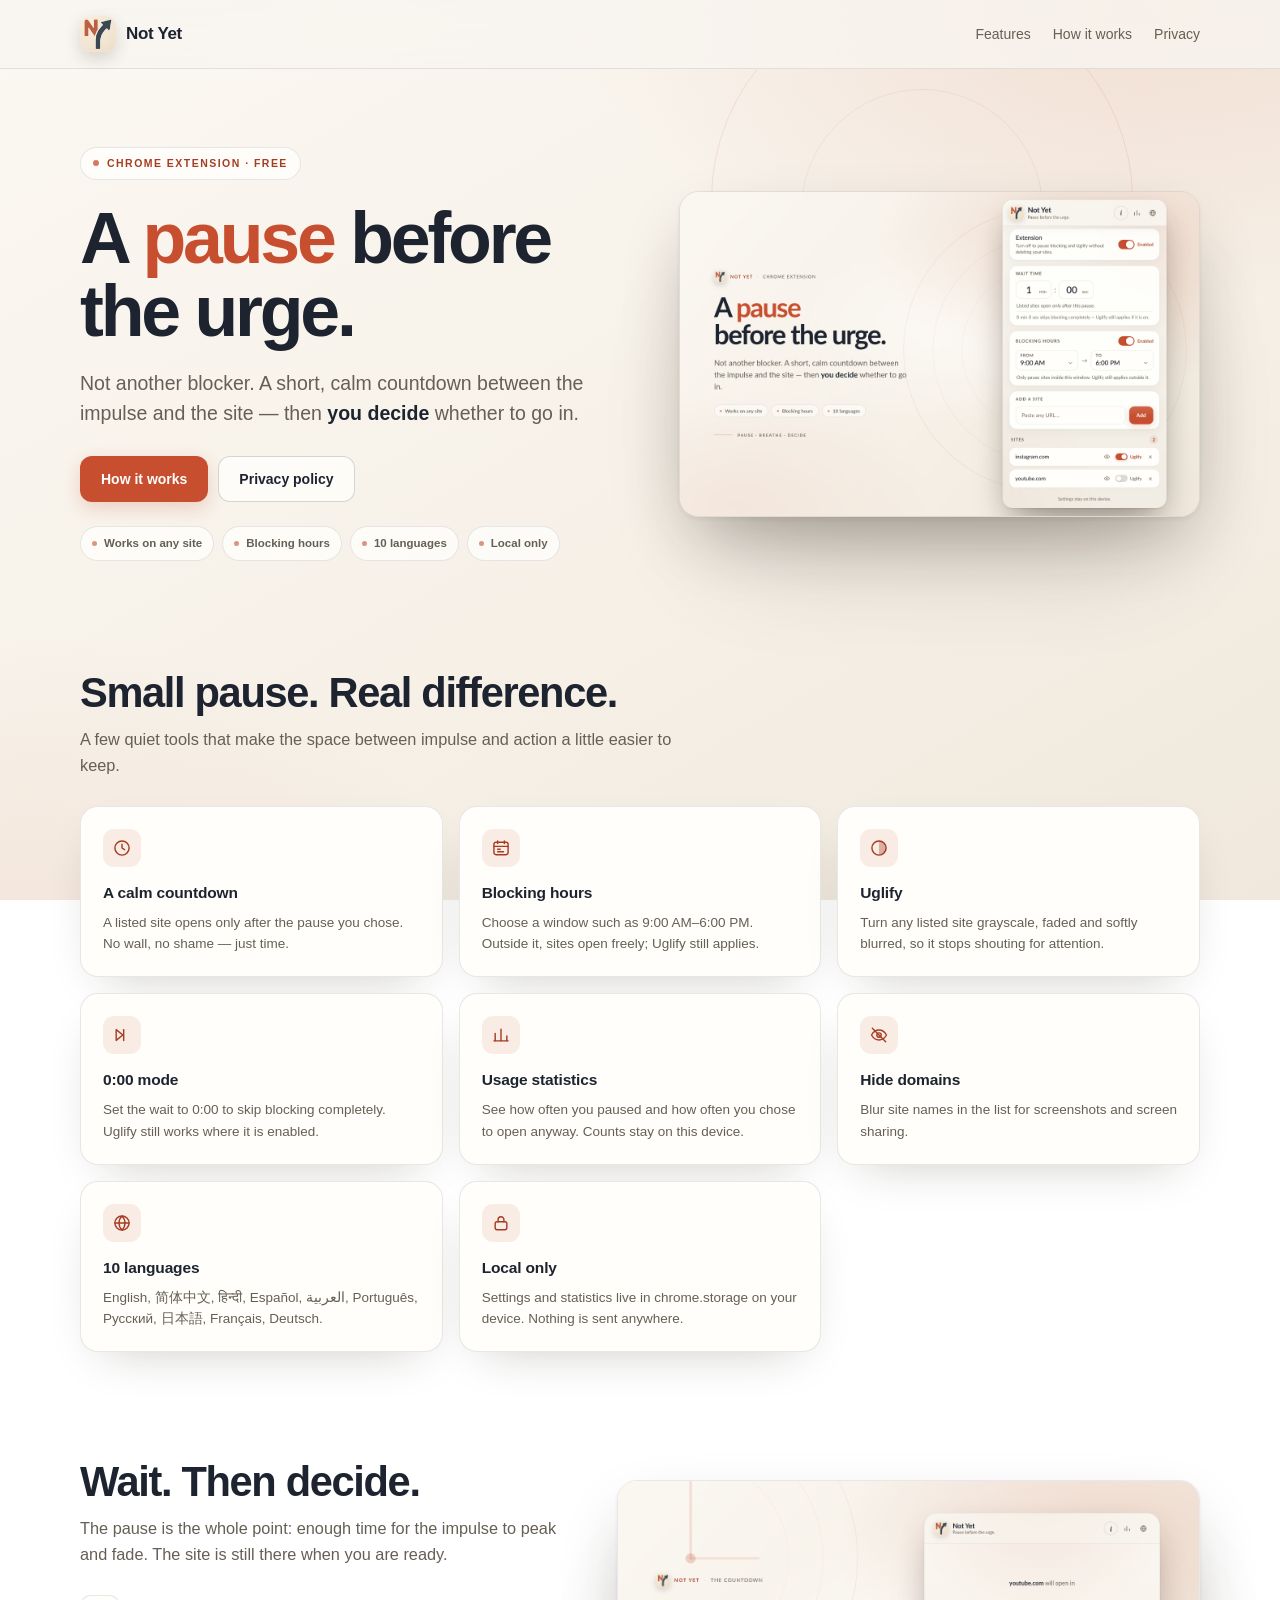
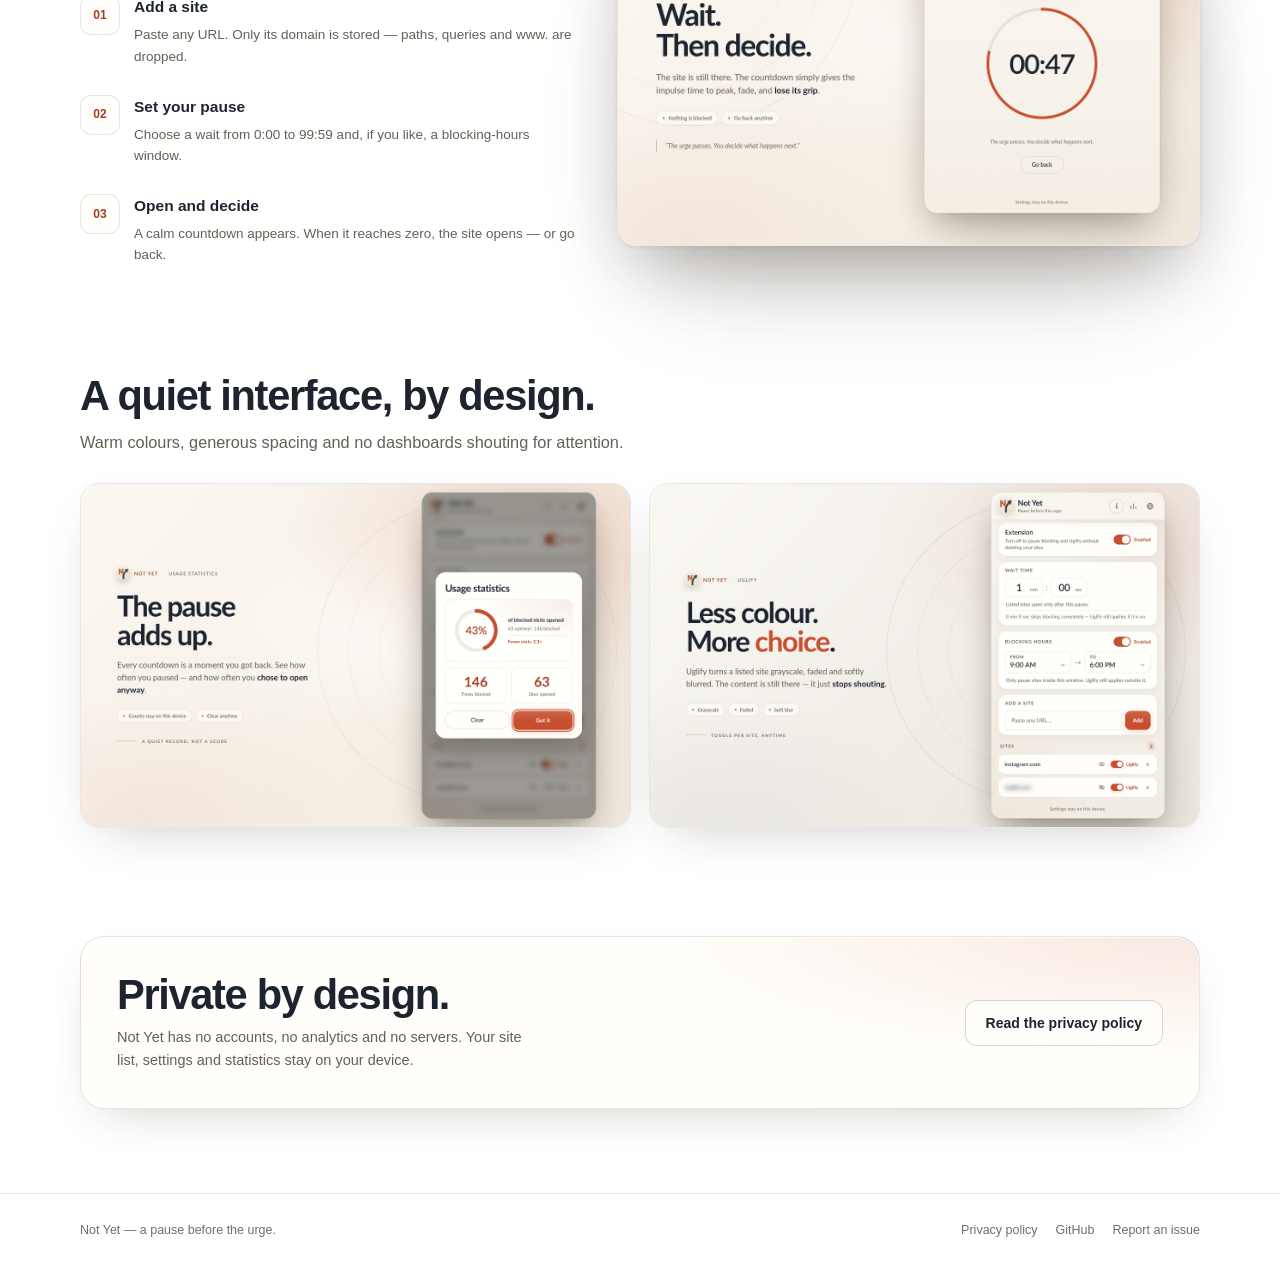
==== index.html @ 99da22f4 "Add landing page and privacy policy" ====
<!doctype html>
<html lang="en">
  <head>
    <meta charset="utf-8">
    <meta name="viewport" content="width=device-width, initial-scale=1">
    <title>Not Yet — A pause before the urge</title>
    <meta
      name="description"
      content="Not Yet is a calm Chrome extension that adds a short pause before distracting sites. Set a wait time, optional blocking hours, and Uglify. Local only."
    >
    <meta name="theme-color" content="#f8f5ef">
    <meta property="og:type" content="website">
    <meta property="og:title" content="Not Yet — A pause before the urge">
    <meta
      property="og:description"
      content="A short, calm countdown between the impulse and the site — then you decide whether to go in."
    >
    <meta property="og:url" content="https://tulvit.github.io/not-yet/">
    <meta property="og:image" content="https://tulvit.github.io/not-yet/assets/screenshot-1-pause.png">
    <link rel="icon" href="assets/logo128.png">
    <link rel="stylesheet" href="styles.css">
  </head>
  <body>
    <header class="site-header">
      <div class="container header-inner">
        <a class="brand" href="index.html" aria-label="Not Yet home">
          <img src="assets/logo128.png" alt="" width="36" height="36">
          <span>Not Yet</span>
        </a>
        <nav class="nav" aria-label="Main">
          <a class="optional" href="#features">Features</a>
          <a class="optional" href="#how">How it works</a>
          <a href="privacy.html">Privacy</a>
        </nav>
      </div>
    </header>

    <main>
      <section class="hero container" aria-labelledby="hero-title">
        <div class="hero-copy">
          <span class="eyebrow">Chrome extension · Free</span>
          <h1 id="hero-title">A <em>pause</em> before the urge.</h1>
          <p class="lede">
            Not another blocker. A short, calm countdown between the impulse and the
            site — then <b>you decide</b> whether to go in.
          </p>
          <div class="actions">
            <a class="btn btn-primary" href="#how">How it works</a>
            <a class="btn btn-ghost" href="privacy.html">Privacy policy</a>
          </div>
          <div class="badges" aria-label="Highlights">
            <span class="badge">Works on any site</span>
            <span class="badge">Blocking hours</span>
            <span class="badge">10 languages</span>
            <span class="badge">Local only</span>
          </div>
        </div>
        <div class="hero-art">
          <img
            src="assets/screenshot-1-pause.png"
            alt="Not Yet popup with wait time, blocking hours and a short site list"
            width="1280"
            height="800"
            fetchpriority="high"
          >
        </div>
      </section>

      <section id="features" class="container" aria-labelledby="features-title">
        <div class="section-head">
          <h2 id="features-title">Small pause. Real difference.</h2>
          <p class="section-sub">
            A few quiet tools that make the space between impulse and action a little
            easier to keep.
          </p>
        </div>

        <div class="grid">
          <article class="card">
            <div class="icon" aria-hidden="true">
              <svg viewBox="0 0 24 24" fill="none" stroke="currentColor" stroke-width="1.7" stroke-linecap="round" stroke-linejoin="round">
                <circle cx="12" cy="12" r="8.5"></circle>
                <path d="M12 7.5V12l3 2"></path>
              </svg>
            </div>
            <h3>A calm countdown</h3>
            <p>A listed site opens only after the pause you chose. No wall, no shame — just time.</p>
          </article>

          <article class="card">
            <div class="icon" aria-hidden="true">
              <svg viewBox="0 0 24 24" fill="none" stroke="currentColor" stroke-width="1.7" stroke-linecap="round" stroke-linejoin="round">
                <rect x="3.5" y="5" width="17" height="15" rx="2.5"></rect>
                <path d="M8 3.5v3M16 3.5v3M3.5 10h17"></path>
                <path d="M8 13.5h3M8 16.5h7"></path>
              </svg>
            </div>
            <h3>Blocking hours</h3>
            <p>Choose a window such as 9:00 AM–6:00 PM. Outside it, sites open freely; Uglify still applies.</p>
          </article>

          <article class="card">
            <div class="icon" aria-hidden="true">
              <svg viewBox="0 0 24 24" fill="none" stroke="currentColor" stroke-width="1.7">
                <circle cx="12" cy="12" r="8.5"></circle>
                <path d="M12 3.5a8.5 8.5 0 0 1 0 17z" fill="currentColor" stroke="none" opacity="0.35"></path>
              </svg>
            </div>
            <h3>Uglify</h3>
            <p>Turn any listed site grayscale, faded and softly blurred, so it stops shouting for attention.</p>
          </article>

          <article class="card">
            <div class="icon" aria-hidden="true">
              <svg viewBox="0 0 24 24" fill="none" stroke="currentColor" stroke-width="1.7" stroke-linecap="round" stroke-linejoin="round">
                <path d="M5 5.5l8 6.5-8 6.5z"></path>
                <path d="M14 5.5v13"></path>
              </svg>
            </div>
            <h3>0:00 mode</h3>
            <p>Set the wait to 0:00 to skip blocking completely. Uglify still works where it is enabled.</p>
          </article>

          <article class="card">
            <div class="icon" aria-hidden="true">
              <svg viewBox="0 0 24 24" fill="none" stroke="currentColor" stroke-width="1.7" stroke-linecap="round" stroke-linejoin="round">
                <path d="M5 19V10M12 19V5M19 19v-6"></path>
                <path d="M3.5 19h17"></path>
              </svg>
            </div>
            <h3>Usage statistics</h3>
            <p>See how often you paused and how often you chose to open anyway. Counts stay on this device.</p>
          </article>

          <article class="card">
            <div class="icon" aria-hidden="true">
              <svg viewBox="0 0 24 24" fill="none" stroke="currentColor" stroke-width="1.7" stroke-linecap="round" stroke-linejoin="round">
                <path d="M3 12s3.4-6 9-6 9 6 9 6-3.4 6-9 6-9-6-9-6Z"></path>
                <circle cx="12" cy="12" r="2.6"></circle>
                <path d="M4 4l16 16"></path>
              </svg>
            </div>
            <h3>Hide domains</h3>
            <p>Blur site names in the list for screenshots and screen sharing.</p>
          </article>

          <article class="card">
            <div class="icon" aria-hidden="true">
              <svg viewBox="0 0 24 24" fill="none" stroke="currentColor" stroke-width="1.7" stroke-linecap="round" stroke-linejoin="round">
                <circle cx="12" cy="12" r="8.5"></circle>
                <path d="M3.5 12h17"></path>
                <path d="M12 3.5c2.4 2.4 3.6 5.3 3.6 8.5s-1.2 6.1-3.6 8.5c-2.4-2.4-3.6-5.3-3.6-8.5s1.2-6.1 3.6-8.5Z"></path>
              </svg>
            </div>
            <h3>10 languages</h3>
            <p>English, 简体中文, हिन्दी, Español, العربية, Português, Русский, 日本語, Français, Deutsch.</p>
          </article>

          <article class="card">
            <div class="icon" aria-hidden="true">
              <svg viewBox="0 0 24 24" fill="none" stroke="currentColor" stroke-width="1.7" stroke-linecap="round" stroke-linejoin="round">
                <rect x="5" y="10.5" width="14" height="9.5" rx="2.2"></rect>
                <path d="M8.5 10.5V8a3.5 3.5 0 0 1 7 0v2.5"></path>
              </svg>
            </div>
            <h3>Local only</h3>
            <p>Settings and statistics live in chrome.storage on your device. Nothing is sent anywhere.</p>
          </article>
        </div>
      </section>

      <section id="how" class="container" aria-labelledby="how-title">
        <div class="how-grid">
          <div>
            <div class="section-head">
              <h2 id="how-title">Wait. Then decide.</h2>
              <p class="section-sub">
                The pause is the whole point: enough time for the impulse to peak and
                fade. The site is still there when you are ready.
              </p>
            </div>

            <ol class="steps">
              <li>
                <h3>Add a site</h3>
                <p>Paste any URL. Only its domain is stored — paths, queries and www. are dropped.</p>
              </li>
              <li>
                <h3>Set your pause</h3>
                <p>Choose a wait from 0:00 to 99:59 and, if you like, a blocking-hours window.</p>
              </li>
              <li>
                <h3>Open and decide</h3>
                <p>A calm countdown appears. When it reaches zero, the site opens — or go back.</p>
              </li>
            </ol>
          </div>

          <div class="how-art">
            <img
              src="assets/screenshot-2-countdown.png"
              alt="Not Yet countdown page showing a calm timer before youtube.com opens"
              width="1280"
              height="800"
              loading="lazy"
            >
          </div>
        </div>
      </section>

      <section class="container" aria-labelledby="screens-title">
        <div class="section-head">
          <h2 id="screens-title">A quiet interface, by design.</h2>
          <p class="section-sub">
            Warm colours, generous spacing and no dashboards shouting for attention.
          </p>
        </div>
        <div class="screens">
          <img
            src="assets/screenshot-3-statistics.png"
            alt="Usage statistics panel with a donut chart of paused and opened visits"
            width="1280"
            height="800"
            loading="lazy"
          >
          <img
            src="assets/screenshot-4-uglify.png"
            alt="Not Yet site list with Uglify toggles and blurred domains"
            width="1280"
            height="800"
            loading="lazy"
          >
        </div>
      </section>

      <section class="container">
        <div class="privacy-cta">
          <div>
            <h2>Private by design.</h2>
            <p>
              Not Yet has no accounts, no analytics and no servers. Your site list,
              settings and statistics stay on your device.
            </p>
          </div>
          <a class="btn btn-ghost" href="privacy.html">Read the privacy policy</a>
        </div>
      </section>
    </main>

    <footer class="site-footer">
      <div class="container footer-inner">
        <span>Not Yet — a pause before the urge.</span>
        <div class="footer-links">
          <a href="privacy.html">Privacy policy</a>
          <a href="https://github.com/tulvit/not-yet">GitHub</a>
          <a href="https://github.com/tulvit/not-yet/issues">Report an issue</a>
        </div>
      </div>
    </footer>
  </body>
</html>
---- styles.css ----
:root {
  color-scheme: light;
  --bg: #f8f5ef;
  --bg-2: #f2ede4;
  --ink: #1d2430;
  --muted: #665f55;
  --faint: #746d62;
  --line: rgba(29, 36, 48, 0.1);
  --line-strong: rgba(29, 36, 48, 0.18);
  --accent: #c74e2e;
  --accent-strong: #a53d22;
  --accent-soft: rgba(199, 78, 46, 0.1);
  --surface: #fffefa;
  --surface-soft: rgba(255, 255, 252, 0.72);
  --shadow: 0 1px 0 rgba(255, 255, 255, 0.7) inset, 0 18px 50px -24px rgba(39, 31, 20, 0.28);
  --shadow-strong: 0 2px 4px rgba(39, 31, 20, 0.06), 0 30px 70px -18px rgba(39, 31, 20, 0.32), 0 70px 120px -50px rgba(39, 31, 20, 0.24);
  --radius: 20px;
  --container: 1120px;
  --font: ui-sans-serif, -apple-system, BlinkMacSystemFont, "Segoe UI", Roboto, "Helvetica Neue", Arial, "Noto Sans", sans-serif;
}

* {
  box-sizing: border-box;
}

html {
  scroll-behavior: smooth;
}

body {
  margin: 0;
  font-family: var(--font);
  color: var(--ink);
  background:
    radial-gradient(70% 55% at 88% 0%, rgba(199, 78, 46, 0.12), transparent 62%),
    radial-gradient(55% 45% at 0% 100%, rgba(199, 78, 46, 0.06), transparent 66%),
    linear-gradient(150deg, #fbf8f2 0%, #f6f0e7 58%, #f0e8dc 100%);
  background-attachment: fixed;
  line-height: 1.6;
  -webkit-font-smoothing: antialiased;
  text-rendering: optimizeLegibility;
}

img {
  max-width: 100%;
  height: auto;
}

a {
  color: var(--accent-strong);
}

a:hover {
  color: var(--accent);
}

.container {
  width: min(var(--container), calc(100% - 48px));
  margin: 0 auto;
}

/* Header ------------------------------------------------------------ */

.site-header {
  position: sticky;
  top: 0;
  z-index: 50;
  border-bottom: 1px solid var(--line);
  background: rgba(248, 245, 239, 0.82);
  -webkit-backdrop-filter: blur(18px) saturate(1.2);
  backdrop-filter: blur(18px) saturate(1.2);
}

.header-inner {
  display: flex;
  align-items: center;
  justify-content: space-between;
  gap: 16px;
  min-height: 68px;
}

.brand {
  display: inline-flex;
  align-items: center;
  gap: 10px;
  color: var(--ink);
  font-size: 17px;
  font-weight: 700;
  letter-spacing: -0.02em;
  text-decoration: none;
  white-space: nowrap;
}

.brand img {
  display: block;
  width: 36px;
  height: 36px;
  border-radius: 11px;
  box-shadow: 0 6px 16px rgba(39, 31, 20, 0.16);
}

.nav {
  display: flex;
  align-items: center;
  gap: 22px;
  font-size: 14px;
  font-weight: 500;
}

.nav a {
  color: var(--muted);
  text-decoration: none;
  transition: color 0.15s ease;
}

.nav a:hover,
.nav a[aria-current="page"] {
  color: var(--ink);
}

/* Hero -------------------------------------------------------------- */

.hero {
  position: relative;
  display: grid;
  grid-template-columns: 1.02fr 0.98fr;
  align-items: center;
  gap: 56px;
  padding: 78px 0 56px;
}

.hero::before {
  content: "";
  position: absolute;
  top: -80px;
  right: 6%;
  width: 420px;
  height: 420px;
  border: 1px solid rgba(199, 78, 46, 0.12);
  border-radius: 50%;
  pointer-events: none;
}

.hero::after {
  content: "";
  position: absolute;
  top: 20px;
  right: calc(6% + 90px);
  width: 240px;
  height: 240px;
  border: 1px solid rgba(199, 78, 46, 0.09);
  border-radius: 50%;
  pointer-events: none;
}

.hero-copy {
  position: relative;
  z-index: 1;
}

.eyebrow {
  display: inline-flex;
  align-items: center;
  gap: 8px;
  padding: 7px 12px;
  border: 1px solid var(--line);
  border-radius: 999px;
  background: var(--surface-soft);
  color: var(--accent-strong);
  font-size: 10.5px;
  font-weight: 700;
  letter-spacing: 0.14em;
  text-transform: uppercase;
}

.eyebrow::before {
  content: "";
  width: 6px;
  height: 6px;
  border-radius: 50%;
  background: var(--accent);
  opacity: 0.75;
}

h1 {
  max-width: 12ch;
  margin: 22px 0 20px;
  font-size: clamp(2.6rem, 5.6vw, 4.6rem);
  font-weight: 700;
  letter-spacing: -0.045em;
  line-height: 1.02;
  text-wrap: balance;
}

h1 em {
  color: var(--accent);
  font-style: normal;
}

.lede {
  max-width: 34em;
  margin: 0 0 28px;
  color: var(--muted);
  font-size: clamp(1.05rem, 1.8vw, 1.22rem);
  line-height: 1.55;
}

.lede b {
  color: var(--ink);
  font-weight: 650;
}

.actions {
  display: flex;
  flex-wrap: wrap;
  align-items: center;
  gap: 10px;
}

.btn {
  display: inline-flex;
  align-items: center;
  justify-content: center;
  min-height: 46px;
  padding: 0 20px;
  border: 1px solid transparent;
  border-radius: 12px;
  font-size: 14px;
  font-weight: 650;
  line-height: 1;
  text-decoration: none;
  cursor: pointer;
  transition: background 0.15s ease, border-color 0.15s ease, color 0.15s ease, transform 0.12s ease;
}

.btn-primary {
  background: var(--accent);
  color: #fff;
  box-shadow: 0 6px 18px rgba(199, 78, 46, 0.22);
}

.btn-primary:hover {
  background: var(--accent-strong);
  color: #fff;
  transform: translateY(-1px);
}

.btn-ghost {
  border-color: var(--line-strong);
  background: var(--surface-soft);
  color: var(--ink);
}

.btn-ghost:hover {
  border-color: var(--accent);
  color: var(--accent-strong);
}

.badges {
  display: flex;
  flex-wrap: wrap;
  gap: 8px;
  margin-top: 24px;
}

.badge {
  display: inline-flex;
  align-items: center;
  gap: 7px;
  padding: 7px 11px;
  border: 1px solid var(--line);
  border-radius: 999px;
  background: var(--surface-soft);
  color: var(--muted);
  font-size: 11.5px;
  font-weight: 600;
}

.badge::before {
  content: "";
  width: 5px;
  height: 5px;
  border-radius: 50%;
  background: var(--accent);
  opacity: 0.6;
}

.hero-art {
  position: relative;
  z-index: 1;
}

.hero-art img {
  display: block;
  width: 100%;
  border: 1px solid var(--line);
  border-radius: var(--radius);
  box-shadow: var(--shadow-strong);
}

/* Sections ---------------------------------------------------------- */

section {
  padding: 54px 0;
}

.section-head {
  max-width: 620px;
  margin-bottom: 28px;
}

h2 {
  margin: 0 0 10px;
  font-size: clamp(1.8rem, 3.4vw, 2.6rem);
  font-weight: 700;
  letter-spacing: -0.032em;
  line-height: 1.08;
  text-wrap: balance;
}

.section-sub {
  margin: 0;
  color: var(--muted);
  font-size: 1.02rem;
  line-height: 1.6;
}

.grid {
  display: grid;
  grid-template-columns: repeat(3, minmax(0, 1fr));
  gap: 16px;
}

.card {
  padding: 22px;
  border: 1px solid var(--line);
  border-radius: 18px;
  background: var(--surface);
  box-shadow: var(--shadow);
}

.card .icon {
  display: grid;
  place-items: center;
  width: 38px;
  height: 38px;
  margin-bottom: 14px;
  border-radius: 11px;
  background: var(--accent-soft);
  color: var(--accent-strong);
}

.card .icon svg {
  width: 20px;
  height: 20px;
}

.card h3 {
  margin: 0 0 6px;
  font-size: 15.5px;
  font-weight: 650;
  letter-spacing: -0.01em;
}

.card p {
  margin: 0;
  color: var(--muted);
  font-size: 13.5px;
  line-height: 1.58;
}

/* How it works ------------------------------------------------------ */

.how-grid {
  display: grid;
  grid-template-columns: 0.92fr 1.08fr;
  align-items: center;
  gap: 40px;
}

.steps {
  margin: 0;
  padding: 0;
  list-style: none;
  counter-reset: step;
}

.steps li {
  position: relative;
  padding: 0 0 22px 54px;
  counter-increment: step;
}

.steps li:last-child {
  padding-bottom: 0;
}

.steps li::before {
  content: counter(step, decimal-leading-zero);
  position: absolute;
  top: 0;
  left: 0;
  display: grid;
  place-items: center;
  width: 38px;
  height: 38px;
  border: 1px solid var(--line);
  border-radius: 11px;
  background: var(--surface);
  color: var(--accent-strong);
  font-size: 12px;
  font-weight: 700;
  font-variant-numeric: tabular-nums;
  box-shadow: var(--shadow);
}

.steps h3 {
  margin: 6px 0 4px;
  font-size: 15.5px;
  font-weight: 650;
}

.steps p {
  margin: 0;
  color: var(--muted);
  font-size: 13.5px;
  line-height: 1.58;
}

.how-art img {
  display: block;
  width: 100%;
  border: 1px solid var(--line);
  border-radius: var(--radius);
  box-shadow: var(--shadow-strong);
}

/* Screens ----------------------------------------------------------- */

.screens {
  display: grid;
  grid-template-columns: 1fr 1fr;
  gap: 18px;
}

.screens img {
  display: block;
  width: 100%;
  border: 1px solid var(--line);
  border-radius: 18px;
  box-shadow: var(--shadow);
}

/* Privacy CTA ------------------------------------------------------- */

.privacy-cta {
  display: flex;
  align-items: center;
  justify-content: space-between;
  gap: 32px;
  padding: 36px;
  border: 1px solid var(--line);
  border-radius: 24px;
  background:
    radial-gradient(80% 120% at 100% 0%, rgba(199, 78, 46, 0.12), transparent 60%),
    var(--surface);
  box-shadow: var(--shadow);
}

.privacy-cta h2 {
  margin-bottom: 8px;
}

.privacy-cta p {
  max-width: 52ch;
  margin: 0;
  color: var(--muted);
  font-size: 14.5px;
  line-height: 1.6;
}

/* Footer ------------------------------------------------------------ */

.site-footer {
  margin-top: 30px;
  border-top: 1px solid var(--line);
  color: var(--faint);
  font-size: 12.5px;
}

.footer-inner {
  display: flex;
  align-items: center;
  justify-content: space-between;
  gap: 16px;
  flex-wrap: wrap;
  padding: 26px 0 32px;
}

.footer-links {
  display: flex;
  gap: 18px;
  flex-wrap: wrap;
}

.footer-links a {
  color: var(--faint);
  text-decoration: none;
}

.footer-links a:hover {
  color: var(--ink);
}

/* Legal page -------------------------------------------------------- */

.legal {
  max-width: 760px;
  padding: 56px 0 72px;
}

.back-link {
  display: inline-flex;
  align-items: center;
  gap: 8px;
  margin-bottom: 22px;
  color: var(--muted);
  font-size: 13px;
  font-weight: 600;
  text-decoration: none;
}

.back-link:hover {
  color: var(--ink);
}

.legal h1 {
  max-width: none;
  margin: 0 0 10px;
  font-size: clamp(2.2rem, 5vw, 3.4rem);
  line-height: 1.05;
}

.legal .meta {
  margin: 0 0 34px;
  color: var(--faint);
  font-size: 13px;
}

.legal h2 {
  margin: 36px 0 8px;
  font-size: 1.22rem;
  letter-spacing: -0.015em;
}

.legal p,
.legal li {
  color: var(--muted);
  font-size: 15.5px;
  line-height: 1.72;
}

.legal p {
  margin: 0 0 14px;
}

.legal ul {
  margin: 0 0 16px;
  padding-left: 1.25em;
}

.legal li {
  margin-bottom: 8px;
}

.legal strong {
  color: var(--ink);
  font-weight: 650;
}

.legal .callout {
  margin: 26px 0;
  padding: 18px 20px;
  border: 1px solid var(--line);
  border-left: 3px solid var(--accent);
  border-radius: 12px;
  background: var(--surface);
}

.legal .callout p:last-child {
  margin-bottom: 0;
}

/* Responsive -------------------------------------------------------- */

@media (max-width: 900px) {
  .hero {
    grid-template-columns: 1fr;
    gap: 38px;
    padding: 56px 0 40px;
  }

  .hero::before,
  .hero::after {
    display: none;
  }

  h1 {
    max-width: 14ch;
  }

  .grid {
    grid-template-columns: repeat(2, minmax(0, 1fr));
  }

  .how-grid {
    grid-template-columns: 1fr;
    gap: 28px;
  }

  .how-art {
    order: -1;
  }

  .screens {
    grid-template-columns: 1fr;
  }

  .privacy-cta {
    align-items: flex-start;
    flex-direction: column;
    gap: 20px;
    padding: 28px;
  }
}

@media (max-width: 620px) {
  .container {
    width: calc(100% - 32px);
  }

  .header-inner {
    min-height: 62px;
  }

  .nav {
    gap: 14px;
    font-size: 13px;
  }

  .nav .optional {
    display: none;
  }

  .hero {
    padding-top: 40px;
  }

  h1 {
    font-size: clamp(2.25rem, 10vw, 3.1rem);
  }

  section {
    padding: 38px 0;
  }

  .grid {
    grid-template-columns: 1fr;
  }

  .card {
    padding: 18px;
  }

  .hero-art img,
  .how-art img,
  .screens img {
    border-radius: 16px;
  }

  .legal {
    padding: 40px 0 56px;
  }

  .legal p,
  .legal li {
    font-size: 15px;
  }

  .footer-inner {
    flex-direction: column;
    align-items: flex-start;
    gap: 12px;
  }
}

@media (prefers-reduced-motion: reduce) {
  html {
    scroll-behavior: auto;
  }

  *,
  *::before,
  *::after {
    transition-duration: 0.001ms !important;
  }
}
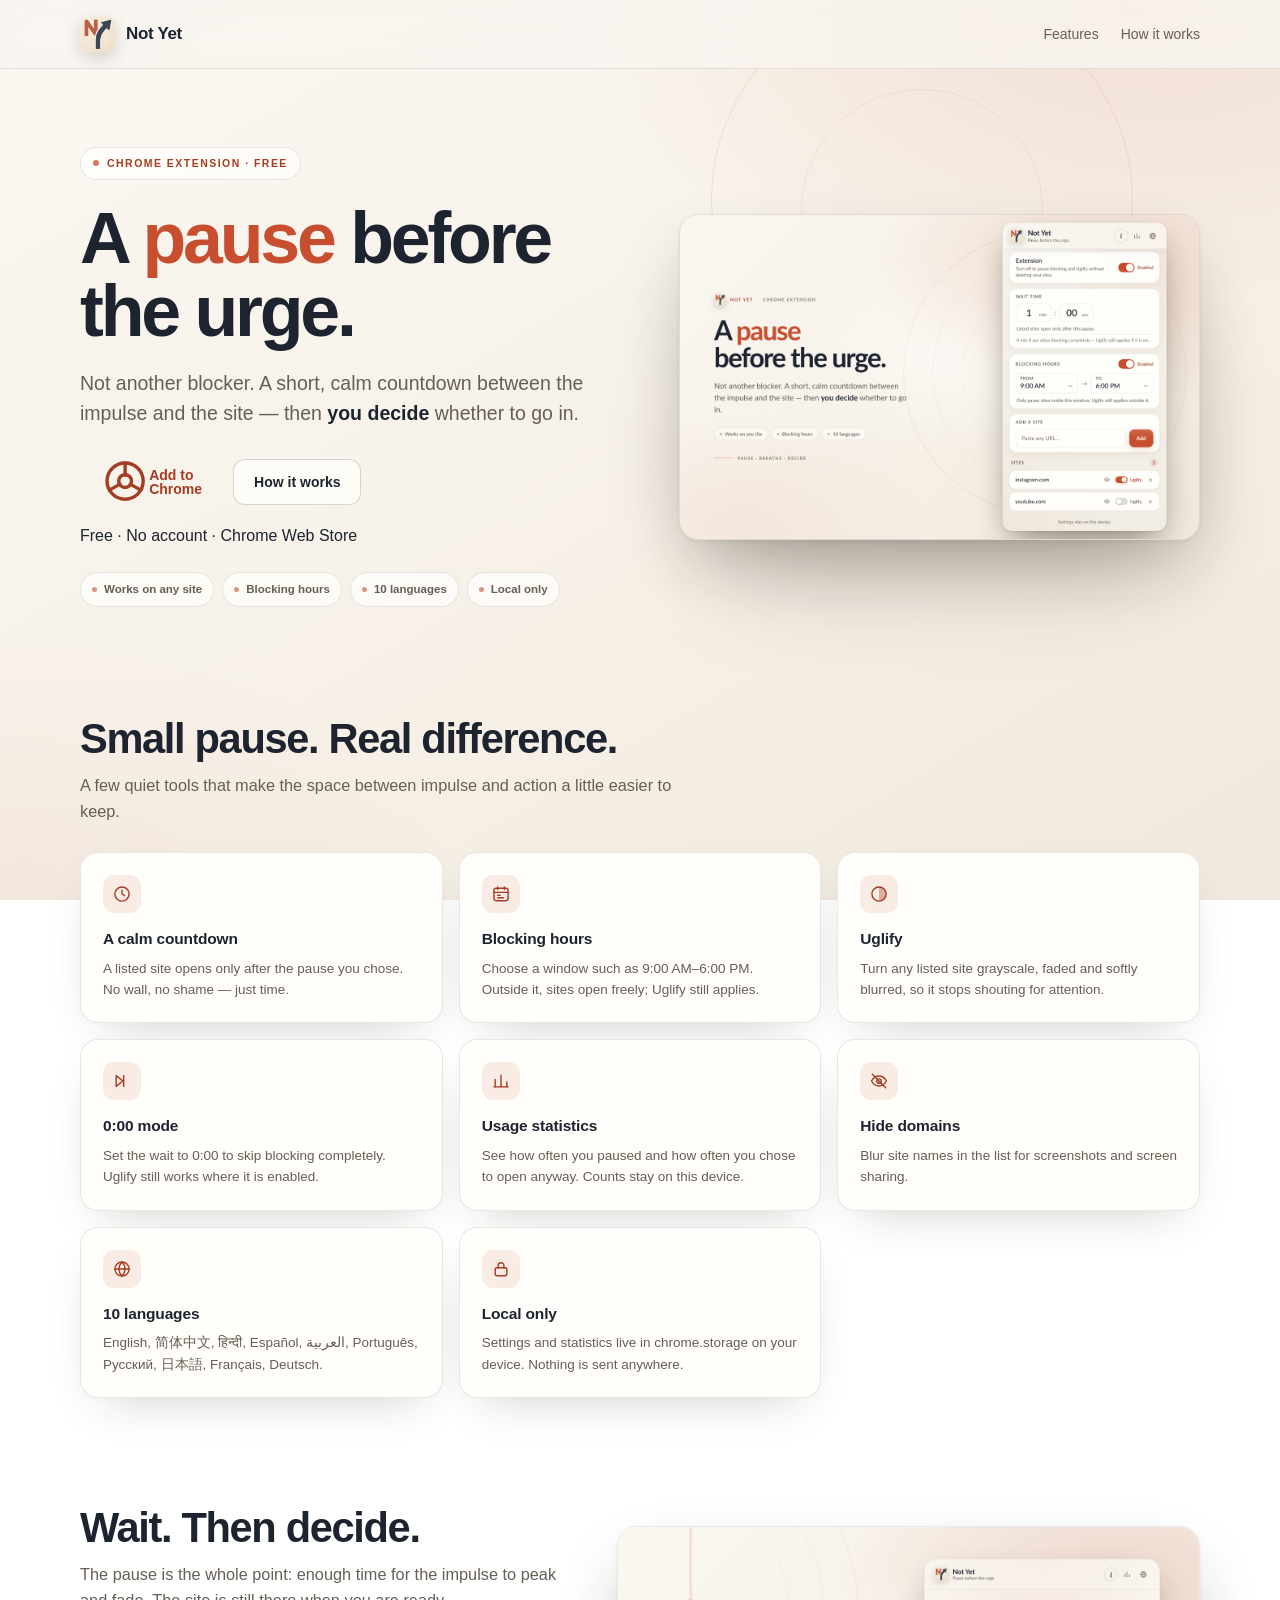
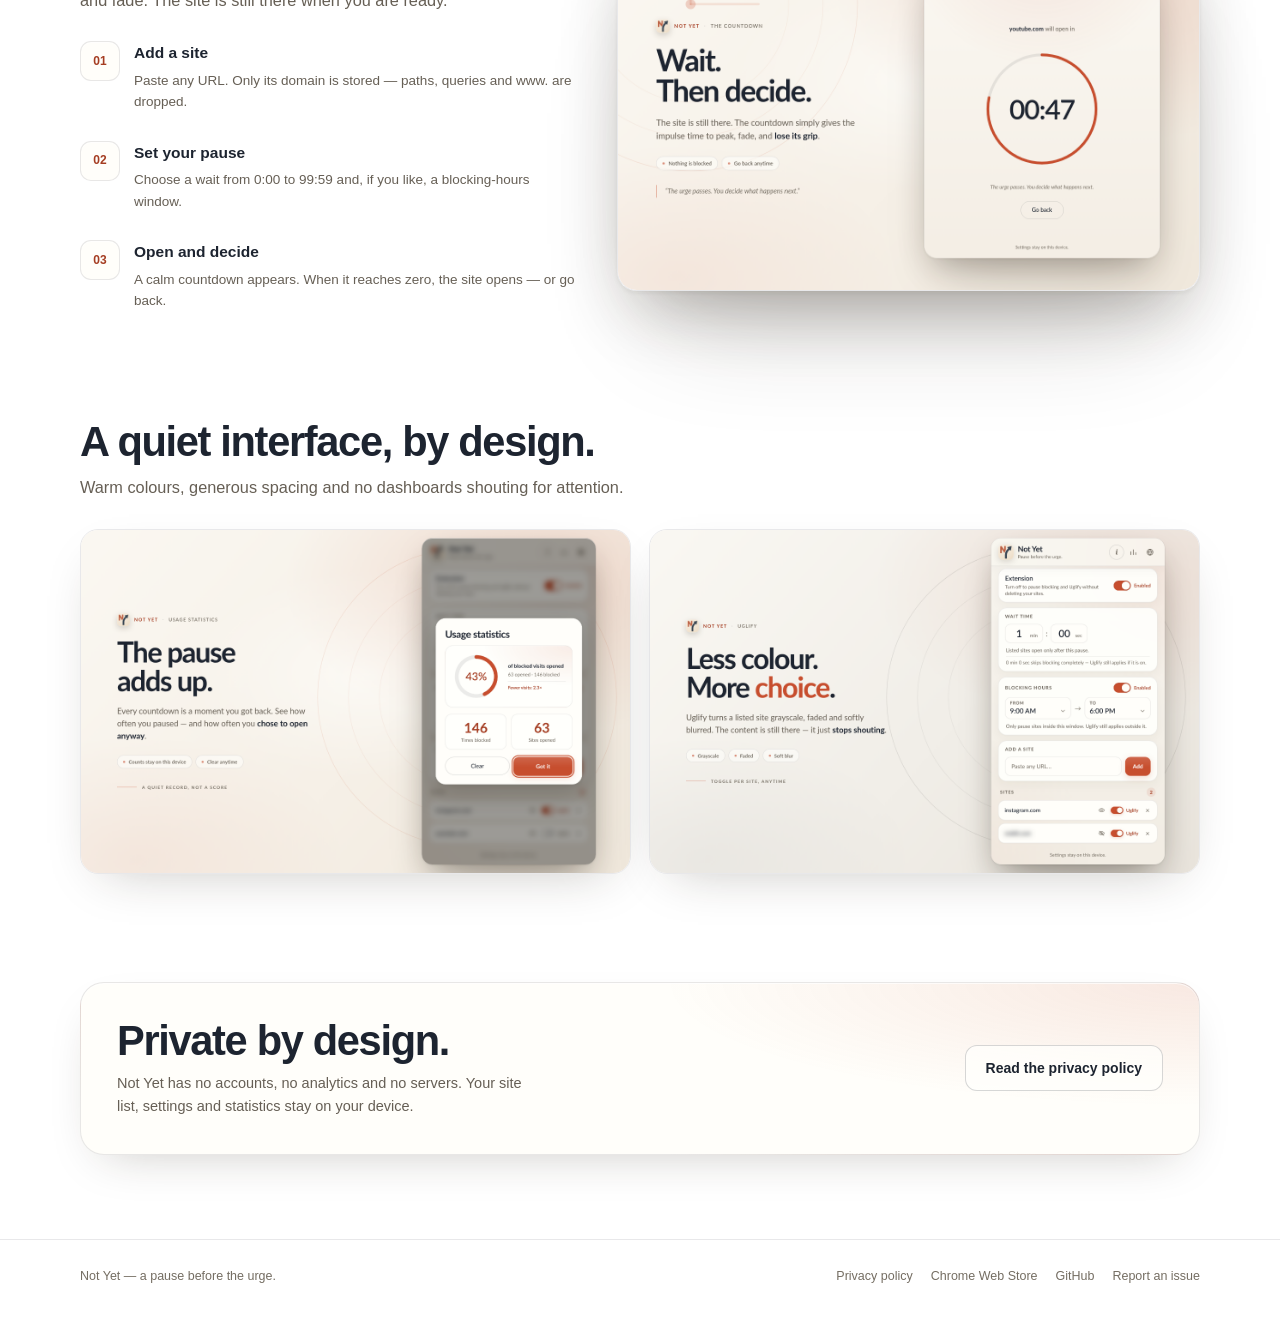
==== commit df777333: "Revise title and meta descriptions in index.html Updated the title and meta descriptions for better " ====
--- a/index.html
+++ b/index.html
@@ -3,17 +3,17 @@
   <head>
     <meta charset="utf-8">
     <meta name="viewport" content="width=device-width, initial-scale=1">
-    <title>Not Yet — A pause before the urge</title>
+    <title>Not Yet — Website Blocker & Focus Timer</title>
     <meta
       name="description"
-      content="Not Yet is a calm Chrome extension that adds a short pause before distracting sites. Set a wait time, optional blocking hours, and Uglify. Local only."
+      content="A calmer Chrome website blocker: pause distracting sites with a countdown, schedule focus hours, and fade them to grayscale. Local only."
     >
     <meta name="theme-color" content="#f8f5ef">
     <meta property="og:type" content="website">
-    <meta property="og:title" content="Not Yet — A pause before the urge">
+    <meta property="og:title" content="Not Yet — Website Blocker & Focus Timer">
     <meta
       property="og:description"
-      content="A short, calm countdown between the impulse and the site — then you decide whether to go in."
+      content="A calmer website blocker: pause distracting sites with a countdown, schedule focus hours, and fade them to grayscale."
     >
     <meta property="og:url" content="https://tulvit.github.io/not-yet/">
     <meta property="og:image" content="https://tulvit.github.io/not-yet/assets/screenshot-1-pause.png">
@@ -28,9 +28,8 @@
           <span>Not Yet</span>
         </a>
         <nav class="nav" aria-label="Main">
-          <a class="optional" href="#features">Features</a>
+          <a href="#features">Features</a>
           <a class="optional" href="#how">How it works</a>
-          <a href="privacy.html">Privacy</a>
         </nav>
       </div>
     </header>
@@ -45,9 +44,22 @@
             site — then <b>you decide</b> whether to go in.
           </p>
           <div class="actions">
-            <a class="btn btn-primary" href="#how">How it works</a>
-            <a class="btn btn-ghost" href="privacy.html">Privacy policy</a>
-          </div>
+            <a
+              class="btn btn-store"
+              href="https://chromewebstore.google.com/detail/lnhlpinkpjcdmcnfngpckggnjgnahdag/preview?hl=en"
+              target="_blank"
+              rel="noopener"
+            >
+              <svg viewBox="0 0 24 24" fill="none" stroke="currentColor" stroke-width="1.7" stroke-linecap="round" stroke-linejoin="round" aria-hidden="true">
+                <circle cx="12" cy="12" r="9"></circle>
+                <circle cx="12" cy="12" r="3.2"></circle>
+                <path d="M12 3v6M4.2 16.5l5.2-3M19.8 16.5l-5.2-3"></path>
+              </svg>
+              <span>Add to Chrome</span>
+            </a>
+            <a class="btn btn-ghost" href="#how">How it works</a>
+          </div>
+          <p class="store-note">Free · No account · Chrome Web Store</p>
           <div class="badges" aria-label="Highlights">
             <span class="badge">Works on any site</span>
             <span class="badge">Blocking hours</span>
@@ -252,6 +264,7 @@
         <span>Not Yet — a pause before the urge.</span>
         <div class="footer-links">
           <a href="privacy.html">Privacy policy</a>
+          <a href="https://chromewebstore.google.com/detail/lnhlpinkpjcdmcnfngpckggnjgnahdag/preview?hl=en" target="_blank" rel="noopener">Chrome Web Store</a>
           <a href="https://github.com/tulvit/not-yet">GitHub</a>
           <a href="https://github.com/tulvit/not-yet/issues">Report an issue</a>
         </div>
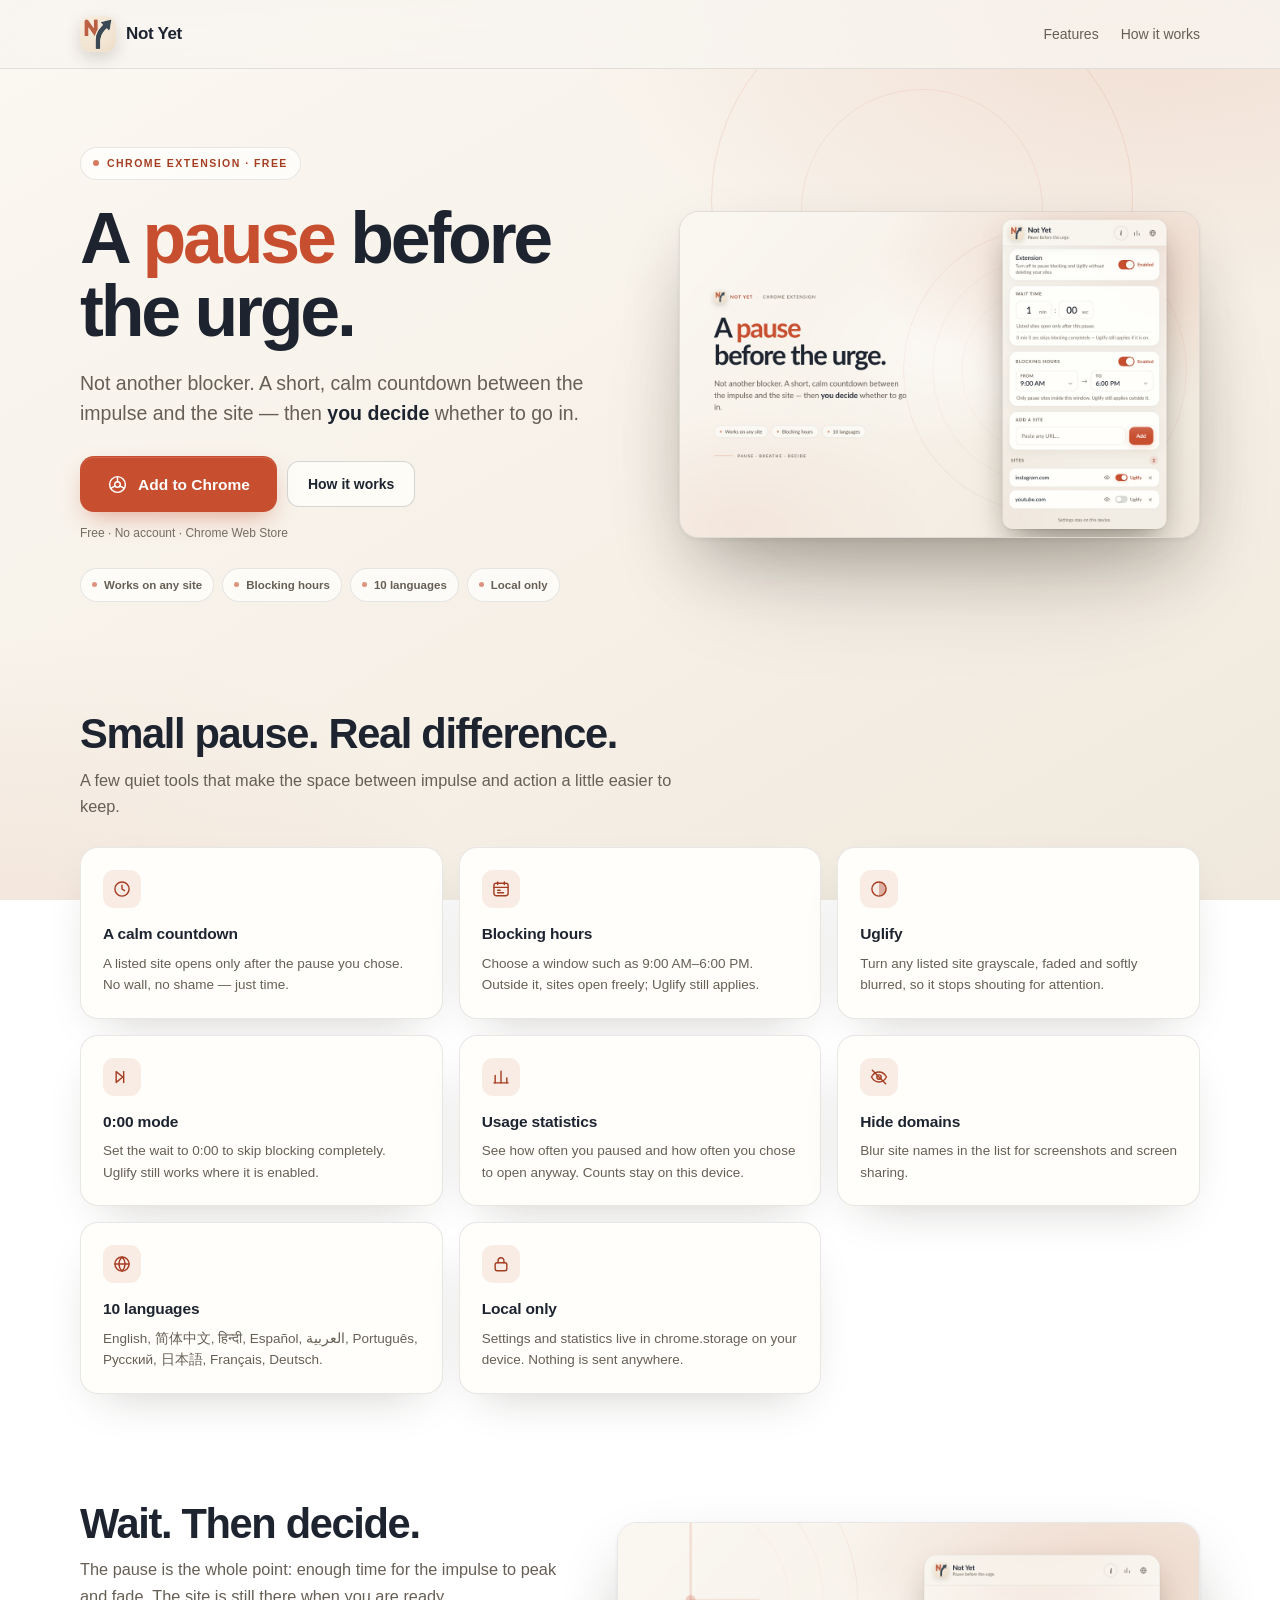
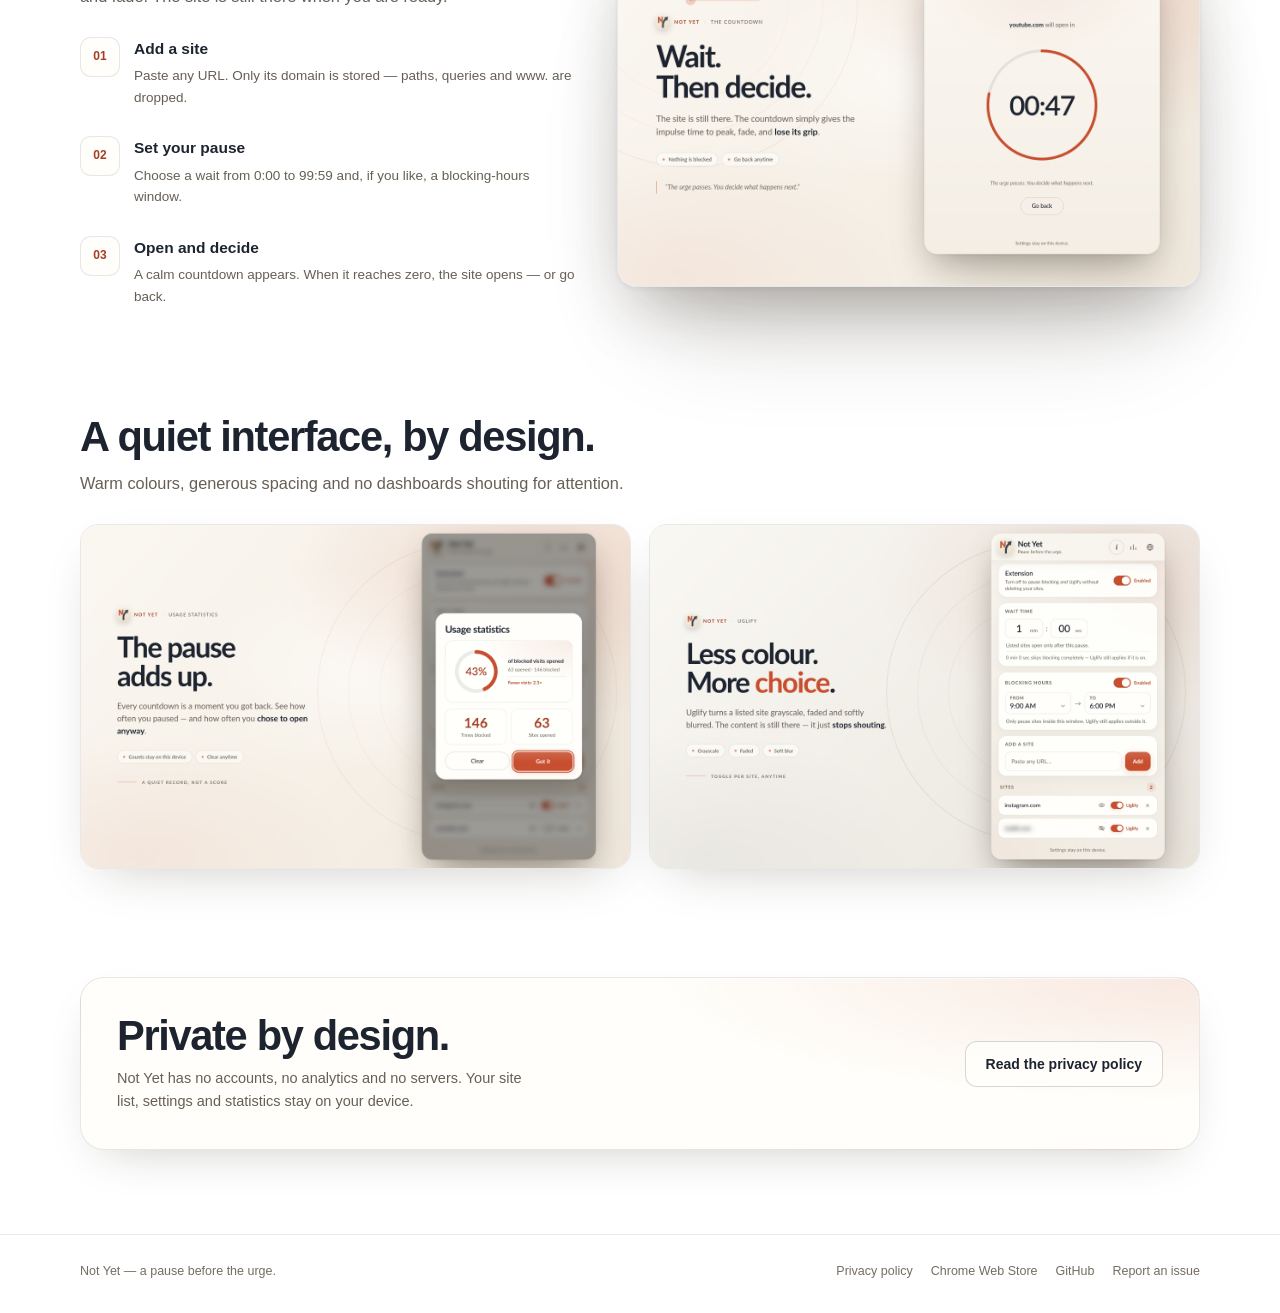
==== commit 23cdb6a4: "Remove preview parameter from Chrome Web Store links" ====
--- a/index.html
+++ b/index.html
@@ -46,7 +46,7 @@
           <div class="actions">
             <a
               class="btn btn-store"
-              href="https://chromewebstore.google.com/detail/lnhlpinkpjcdmcnfngpckggnjgnahdag/preview?hl=en"
+              href="https://chromewebstore.google.com/detail/lnhlpinkpjcdmcnfngpckggnjgnahdag"
               target="_blank"
               rel="noopener"
             >
@@ -264,7 +264,7 @@
         <span>Not Yet — a pause before the urge.</span>
         <div class="footer-links">
           <a href="privacy.html">Privacy policy</a>
-          <a href="https://chromewebstore.google.com/detail/lnhlpinkpjcdmcnfngpckggnjgnahdag/preview?hl=en" target="_blank" rel="noopener">Chrome Web Store</a>
+          <a href="https://chromewebstore.google.com/detail/lnhlpinkpjcdmcnfngpckggnjgnahdag" target="_blank" rel="noopener">Chrome Web Store</a>
           <a href="https://github.com/tulvit/not-yet">GitHub</a>
           <a href="https://github.com/tulvit/not-yet/issues">Report an issue</a>
         </div>
--- a/styles.css
+++ b/styles.css
@@ -256,6 +256,35 @@
   color: var(--accent-strong);
 }
 
+.btn-store {
+  min-height: 56px;
+  padding: 0 26px;
+  gap: 10px;
+  border-radius: 14px;
+  background: var(--accent);
+  color: #fff;
+  font-size: 15.5px;
+  box-shadow: 0 10px 24px -8px rgba(199, 78, 46, 0.5), 0 1px 0 rgba(255, 255, 255, 0.14) inset;
+}
+
+.btn-store:hover {
+  background: var(--accent-strong);
+  color: #fff;
+  transform: translateY(-1px);
+}
+
+.btn-store svg {
+  width: 21px;
+  height: 21px;
+  flex: none;
+}
+
+.store-note {
+  margin: 12px 0 0;
+  color: var(--faint);
+  font-size: 12px;
+}
+
 .badges {
   display: flex;
   flex-wrap: wrap;
@@ -656,6 +685,18 @@
     padding-top: 40px;
   }
 
+  .actions {
+    align-items: stretch;
+  }
+
+  .actions .btn {
+    width: 100%;
+  }
+
+  .btn-store {
+    min-height: 54px;
+  }
+
   h1 {
     font-size: clamp(2.25rem, 10vw, 3.1rem);
   }
